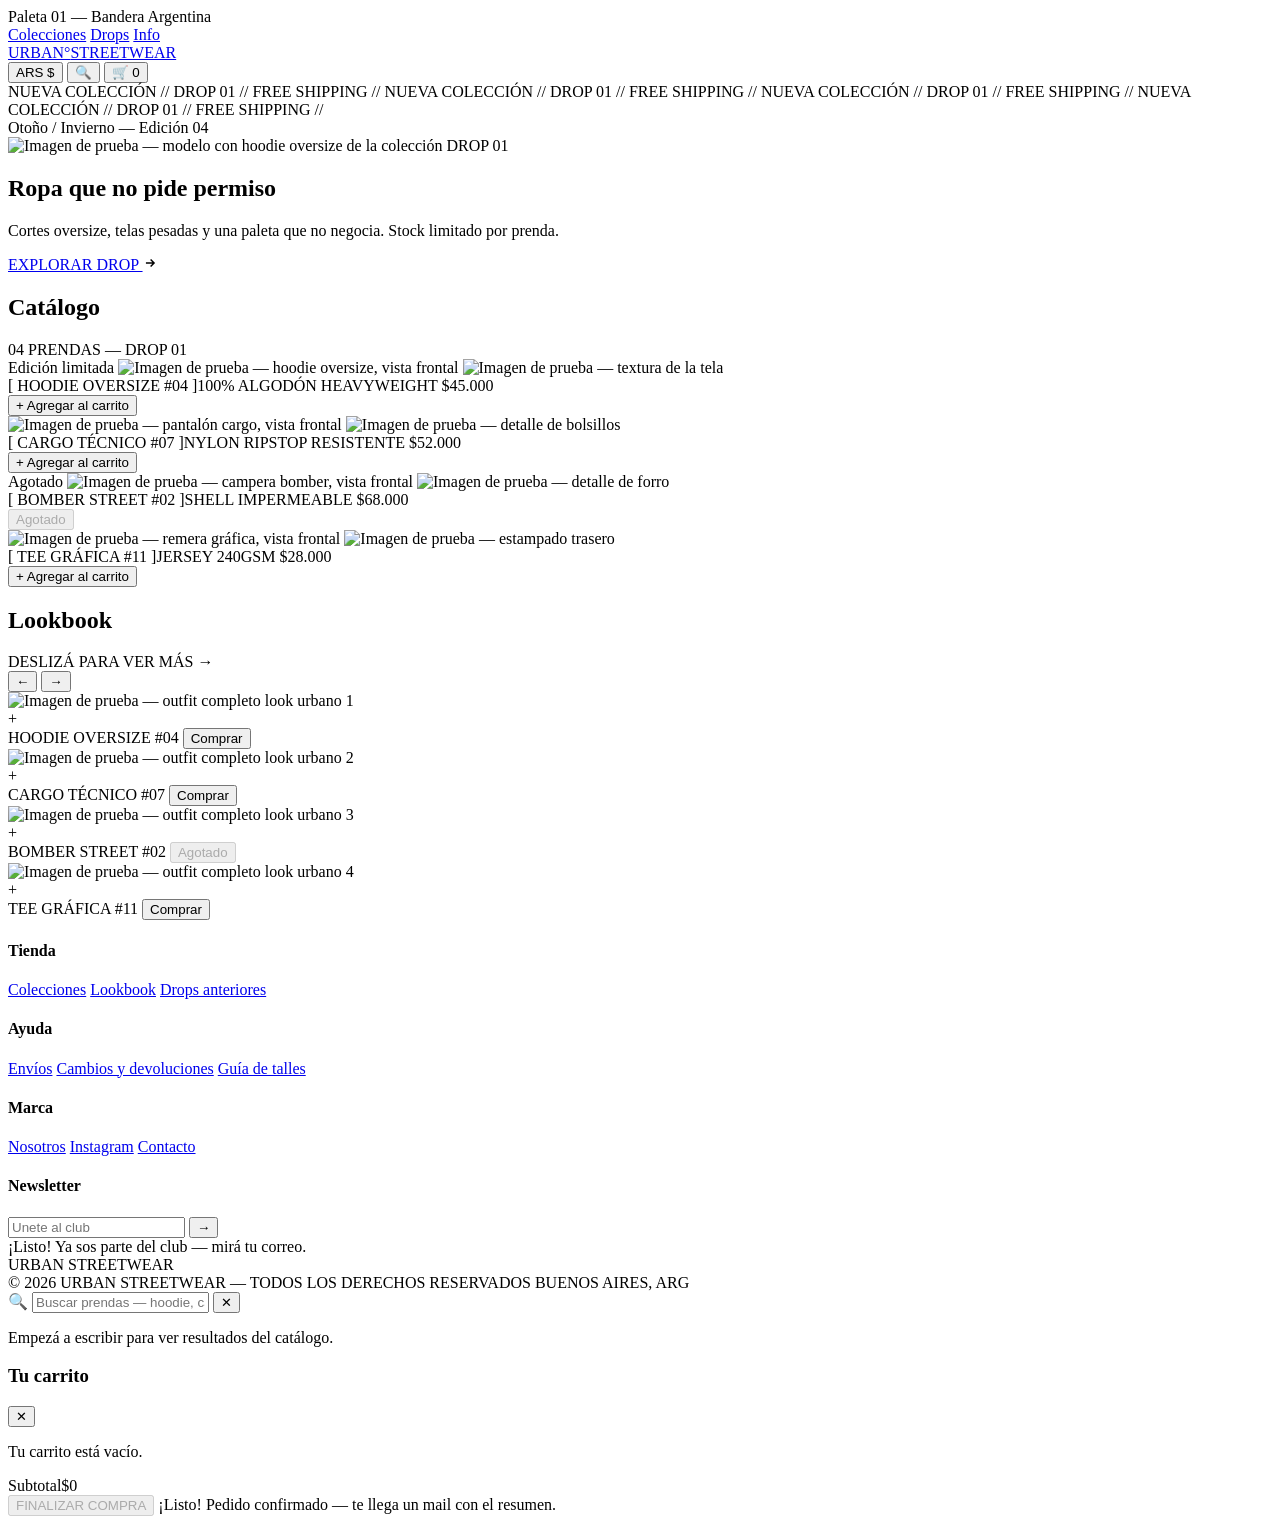
==== Urban Streetwear/index.html @ f34a400a "Add files via upload" ====
<!DOCTYPE html>
<html lang="es">
<head>
<meta charset="UTF-8">
<meta name="viewport" content="width=device-width, initial-scale=1.0">
<title>Urban Streetwear — Paleta Bandera Argentina</title>
<link rel="preconnect" href="https://fonts.googleapis.com">
<link rel="preconnect" href="https://fonts.gstatic.com" crossorigin>
<link href="https://fonts.googleapis.com/css2?family=Archivo+Black&family=Space+Grotesk:wght@400;500;600;700&family=JetBrains+Mono:wght@400;500&display=swap" rel="stylesheet">
<link rel="stylesheet" href="styles-palette-1-bandera-argentina.css">
</head>
<body>

<div id="cursor"></div>
<div class="palette-badge">Paleta 01 — Bandera Argentina</div>


<header>
  <nav class="nav-left">
    <a href="#catalogo">Colecciones</a>
    <a href="#lookbook">Drops</a>
    <a href="#footer">Info</a>
  </nav>
  <a href="index.html" class="logo">URBAN<span>°</span>STREETWEAR</a>
  <div class="nav-right">
    <button class="icon-btn" id="currency-toggle" type="button" aria-label="Cambiar moneda">ARS $</button>
    <button class="icon-btn" id="search-toggle" type="button" aria-label="Buscar">🔍</button>
    <button class="icon-btn" id="cart-toggle" type="button" aria-label="Ver carrito">🛒 <span class="cart-count">0</span></button>
  </div>
</header>

<section class="hero">
  <div class="marquee-track">
    <div class="marquee-anim">
      <span>NUEVA COLECCIÓN // DROP 01 // FREE SHIPPING // NUEVA COLECCIÓN // DROP 01 // FREE SHIPPING //</span>
      <span>NUEVA COLECCIÓN // DROP 01 // FREE SHIPPING // NUEVA COLECCIÓN // DROP 01 // FREE SHIPPING //</span>
    </div>
  </div>

  <div class="hero-content">
    <span class="eyebrow">Otoño / Invierno — Edición 04</span>
    <div class="hero-image-wrap">
      <img class="hero-image" src="https://picsum.photos/seed/urban-hero/800/1000" alt="Imagen de prueba — modelo con hoodie oversize de la colección">
      <span class="drop-tag">DROP 01</span>
    </div>
    <h1 class="hero-title">Ropa que no pide permiso</h1>
    <p class="hero-sub">Cortes oversize, telas pesadas y una paleta que no negocia. Stock limitado por prenda.</p>
    <a href="#catalogo" class="cta">EXPLORAR DROP
      <svg width="14" height="14" viewBox="0 0 24 24" fill="none" stroke="#000" stroke-width="2.5"><path d="M5 12h14M13 6l6 6-6 6"/></svg>
    </a>
  </div>
</section>

<section id="catalogo">
  <div class="section-head">
    <h2>Catálogo</h2>
    <span class="tag">04 PRENDAS — DROP 01</span>
  </div>

  <div class="grid">

    <div class="card" data-id="hoodie-04">
      <div class="card-img-wrap">
        <span class="badge limited">Edición limitada</span>
        <img class="img-front" src="https://picsum.photos/seed/hoodie-front/600/800" alt="Imagen de prueba — hoodie oversize, vista frontal">
        <img class="img-back" src="https://picsum.photos/seed/hoodie-back/600/800" alt="Imagen de prueba — textura de la tela">
      </div>
      <div class="card-label">
        [ HOODIE OVERSIZE #04 ]<span class="name">100% ALGODÓN HEAVYWEIGHT</span>
        <span class="price" data-price-ars="45000">$45.000</span>
      </div>
      <button class="add-to-cart" data-id="hoodie-04" type="button">+ Agregar al carrito</button>
    </div>

    <div class="card" data-id="cargo-07">
      <div class="card-img-wrap">
        <img class="img-front" src="https://picsum.photos/seed/cargo-front/600/800" alt="Imagen de prueba — pantalón cargo, vista frontal">
        <img class="img-back" src="https://picsum.photos/seed/cargo-back/600/800" alt="Imagen de prueba — detalle de bolsillos">
      </div>
      <div class="card-label">
        [ CARGO TÉCNICO #07 ]<span class="name">NYLON RIPSTOP RESISTENTE</span>
        <span class="price" data-price-ars="52000">$52.000</span>
      </div>
      <button class="add-to-cart" data-id="cargo-07" type="button">+ Agregar al carrito</button>
    </div>

    <div class="card" data-id="bomber-02">
      <div class="card-img-wrap">
        <span class="badge soldout">Agotado</span>
        <img class="img-front" src="https://picsum.photos/seed/bomber-front/600/800" alt="Imagen de prueba — campera bomber, vista frontal">
        <img class="img-back" src="https://picsum.photos/seed/bomber-back/600/800" alt="Imagen de prueba — detalle de forro">
      </div>
      <div class="card-label">
        [ BOMBER STREET #02 ]<span class="name">SHELL IMPERMEABLE</span>
        <span class="price" data-price-ars="68000">$68.000</span>
      </div>
      <button class="add-to-cart" data-id="bomber-02" type="button" disabled>Agotado</button>
    </div>

    <div class="card" data-id="tee-11">
      <div class="card-img-wrap">
        <img class="img-front" src="https://picsum.photos/seed/tee-front/600/800" alt="Imagen de prueba — remera gráfica, vista frontal">
        <img class="img-back" src="https://picsum.photos/seed/tee-back/600/800" alt="Imagen de prueba — estampado trasero">
      </div>
      <div class="card-label">
        [ TEE GRÁFICA #11 ]<span class="name">JERSEY 240GSM</span>
        <span class="price" data-price-ars="28000">$28.000</span>
      </div>
      <button class="add-to-cart" data-id="tee-11" type="button">+ Agregar al carrito</button>
    </div>

  </div>
</section>

<section id="lookbook">
  <div class="section-head">
    <h2>Lookbook</h2>
    <div class="head-actions">
      <span class="tag">DESLIZÁ PARA VER MÁS →</span>
      <div class="lookbook-nav">
        <button id="look-prev" type="button" aria-label="Look anterior">←</button>
        <button id="look-next" type="button" aria-label="Look siguiente">→</button>
      </div>
    </div>
  </div>

  <div class="lookbook-scroll" id="lookbook-scroll">

    <div class="look">
      <img src="https://picsum.photos/seed/look-01/700/933" alt="Imagen de prueba — outfit completo look urbano 1">
      <div class="look-dot" style="top:38%;left:52%;">+</div>
      <div class="shop-card">
        <span>HOODIE OVERSIZE #04</span>
        <button class="buy" data-id="hoodie-04" type="button">Comprar</button>
      </div>
    </div>

    <div class="look">
      <img src="https://picsum.photos/seed/look-02/700/933" alt="Imagen de prueba — outfit completo look urbano 2">
      <div class="look-dot" style="top:55%;left:40%;">+</div>
      <div class="shop-card">
        <span>CARGO TÉCNICO #07</span>
        <button class="buy" data-id="cargo-07" type="button">Comprar</button>
      </div>
    </div>

    <div class="look">
      <img src="https://picsum.photos/seed/look-03/700/933" alt="Imagen de prueba — outfit completo look urbano 3">
      <div class="look-dot" style="top:30%;left:60%;">+</div>
      <div class="shop-card">
        <span>BOMBER STREET #02</span>
        <button class="buy" data-id="bomber-02" type="button" disabled>Agotado</button>
      </div>
    </div>

    <div class="look">
      <img src="https://picsum.photos/seed/look-04/700/933" alt="Imagen de prueba — outfit completo look urbano 4">
      <div class="look-dot" style="top:44%;left:48%;">+</div>
      <div class="shop-card">
        <span>TEE GRÁFICA #11</span>
        <button class="buy" data-id="tee-11" type="button">Comprar</button>
      </div>
    </div>

  </div>
</section>

<footer id="footer">
  <div class="footer-top">
    <div class="footer-links">
      <div class="footer-col">
        <h4>Tienda</h4>
        <a href="#catalogo">Colecciones</a>
        <a href="#lookbook">Lookbook</a>
        <a href="drops-anteriores.html">Drops anteriores</a>
      </div>
      <div class="footer-col">
        <h4>Ayuda</h4>
        <a href="envios.html">Envíos</a>
        <a href="cambios-devoluciones.html">Cambios y devoluciones</a>
        <a href="guia-talles.html">Guía de talles</a>
      </div>
      <div class="footer-col">
        <h4>Marca</h4>
        <a href="nosotros.html">Nosotros</a>
        <a href="https://instagram.com/urbanstreetwear" target="_blank" rel="noopener noreferrer">Instagram</a>
        <a href="contacto.html">Contacto</a>
      </div>
    </div>

    <div class="newsletter">
      <h4>Newsletter</h4>
      <form class="newsletter-form">
        <input type="email" placeholder="Unete al club" required>
        <button type="submit" aria-label="Suscribirse">→</button>
      </form>
      <span class="newsletter-note">¡Listo! Ya sos parte del club — mirá tu correo.</span>
    </div>
  </div>

  <div class="brand-line">URBAN STREETWEAR</div>

  <div class="footer-bottom">
    <span>© 2026 URBAN STREETWEAR — TODOS LOS DERECHOS RESERVADOS</span>
    <span>BUENOS AIRES, ARG</span>
  </div>
</footer>

<div class="search-overlay" id="search-overlay">
  <div class="search-box">
    <span class="search-icon">🔍</span>
    <input type="text" id="search-input" placeholder="Buscar prendas — hoodie, cargo, bomber, tee…" autocomplete="off">
    <button class="search-close" id="search-close" type="button" aria-label="Cerrar búsqueda">✕</button>
  </div>
  <div class="search-results" id="search-results">
    <p class="search-hint">Empezá a escribir para ver resultados del catálogo.</p>
  </div>
</div>

<div class="cart-overlay" id="cart-overlay"></div>
<aside class="cart-drawer" id="cart-drawer" aria-hidden="true">
  <div class="cart-drawer-head">
    <h3>Tu carrito</h3>
    <button class="cart-close" id="cart-close" type="button" aria-label="Cerrar carrito">✕</button>
  </div>
  <div class="cart-items" id="cart-items"></div>
  <div class="cart-footer">
    <div class="cart-subtotal"><span>Subtotal</span><span id="cart-subtotal">$0</span></div>
    <button class="cta cart-checkout" id="cart-checkout" type="button" disabled>FINALIZAR COMPRA</button>
    <span class="cart-note" id="cart-note">¡Listo! Pedido confirmado — te llega un mail con el resumen.</span>
  </div>
</aside>

<div class="toast" id="toast"></div>

<script src="script.js"></script>

</body>
</html>
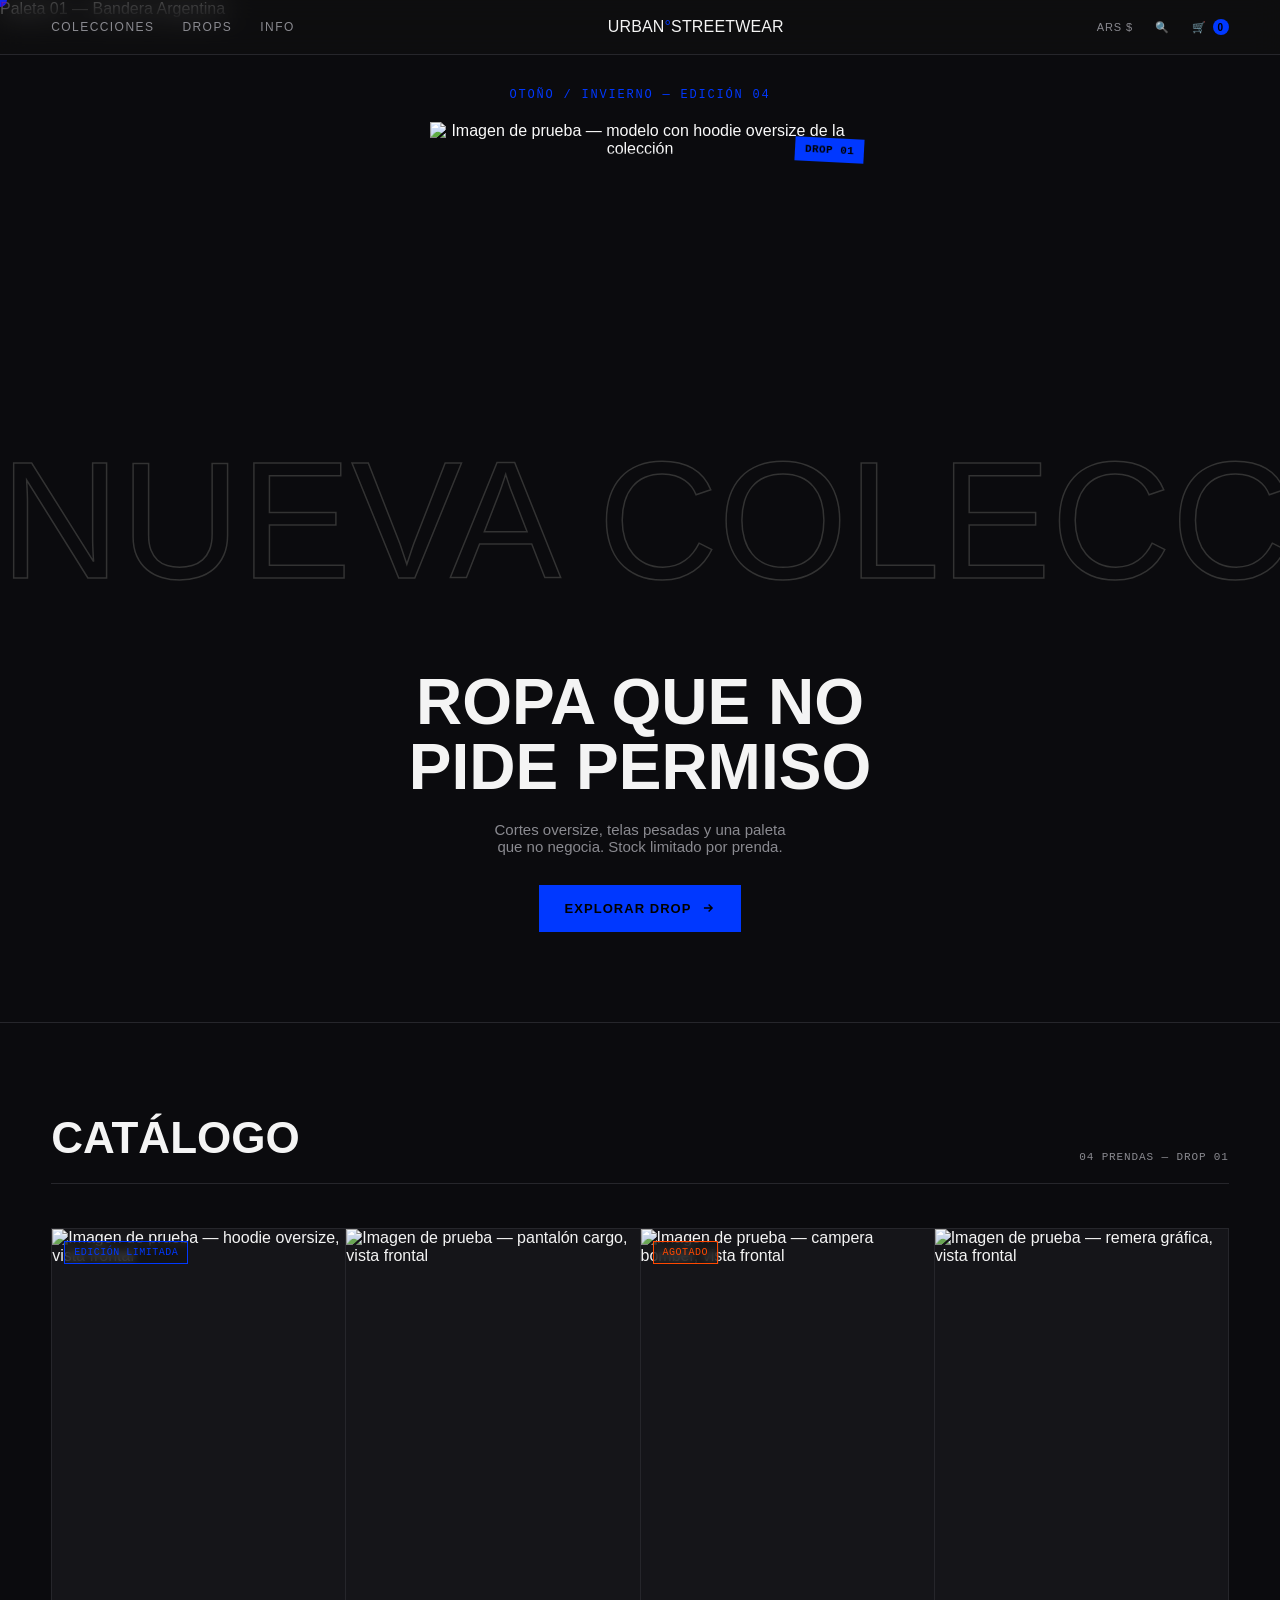
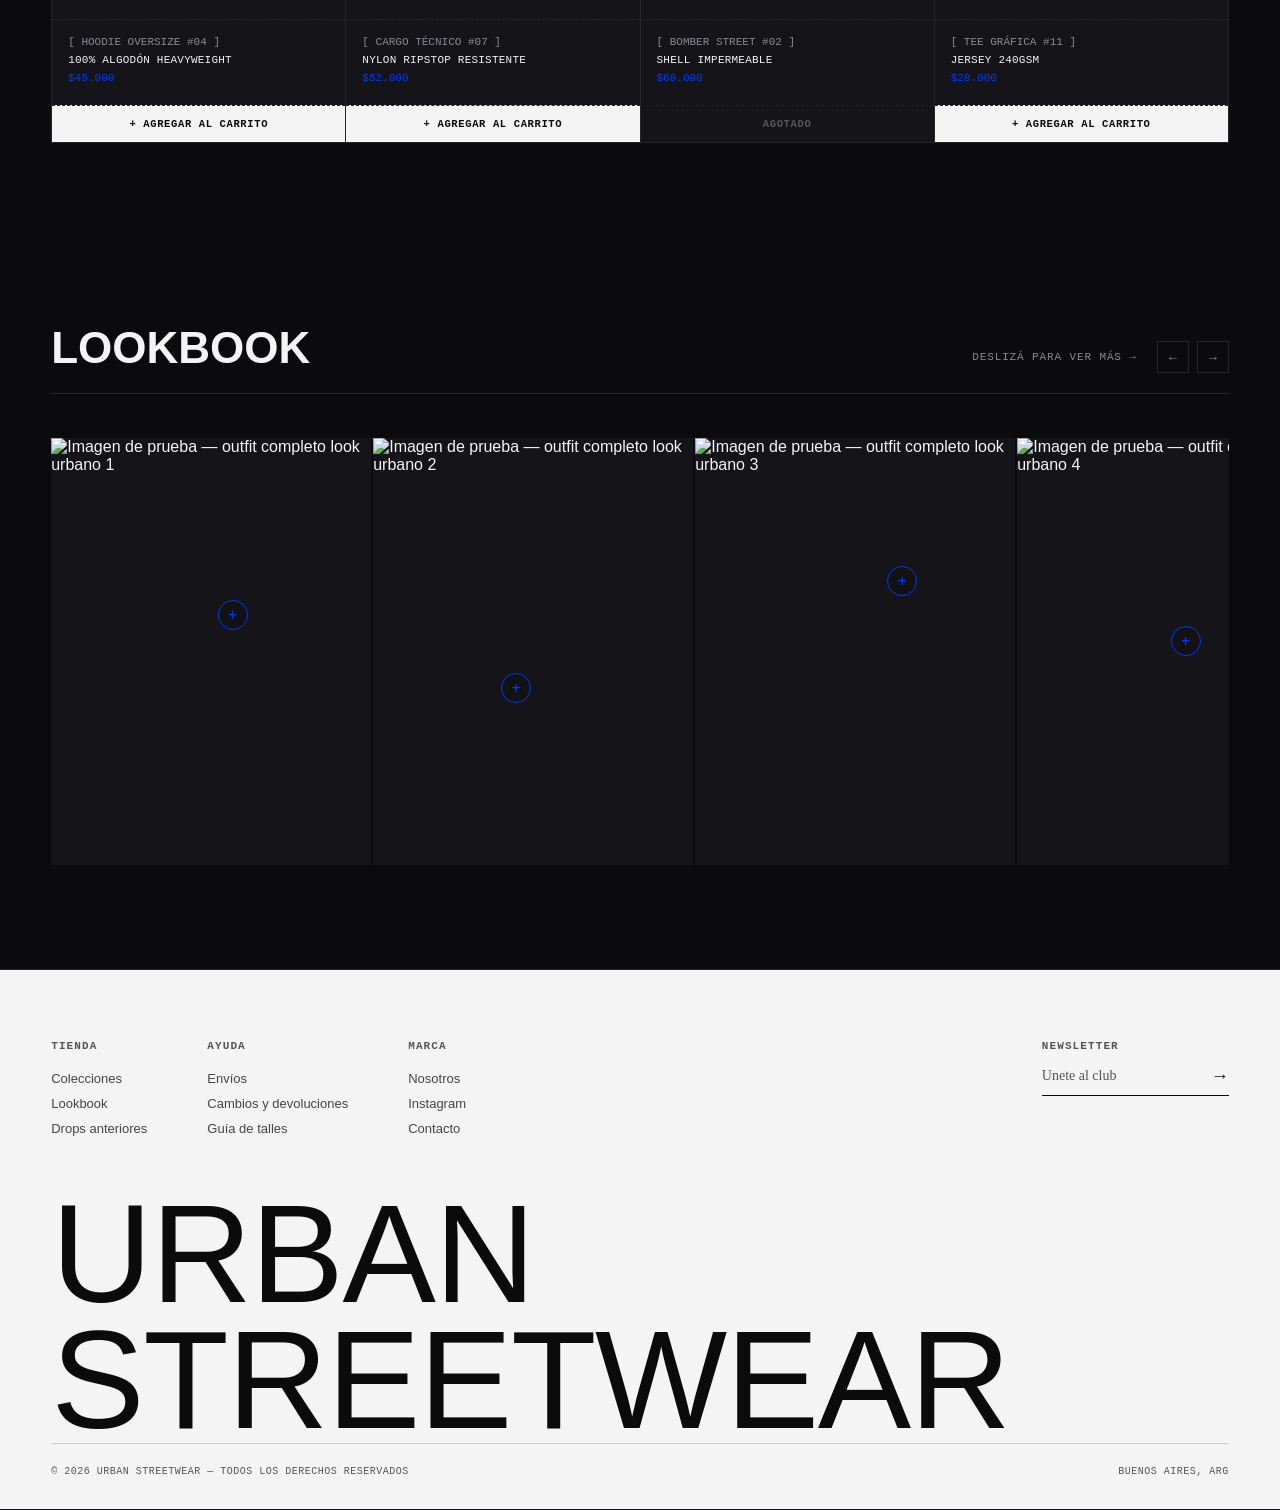
==== commit cf96619d: "Update index.html" ====
--- a/Urban Streetwear/index.html
+++ b/Urban Streetwear/index.html
@@ -7,7 +7,7 @@
 <link rel="preconnect" href="https://fonts.googleapis.com">
 <link rel="preconnect" href="https://fonts.gstatic.com" crossorigin>
 <link href="https://fonts.googleapis.com/css2?family=Archivo+Black&family=Space+Grotesk:wght@400;500;600;700&family=JetBrains+Mono:wght@400;500&display=swap" rel="stylesheet">
-<link rel="stylesheet" href="styles-palette-1-bandera-argentina.css">
+<link rel="stylesheet" href="styles.css">
 </head>
 <body>
 
--- a/Urban Streetwear/styles.css
+++ b/Urban Streetwear/styles.css
@@ -0,0 +1,670 @@
+:root{
+  --bg:#0B0B0E;
+  --bg-raised:#151519;
+  --ink:#F4F4F4;
+  --ink-dim:#8A8A90;
+  --line:#26262B;
+  --accent:#0038FF;
+  --accent-ink:#FFFFFF;
+  --accent-blue:#0038FF;
+  --accent-orange:#FF4800;
+}
+
+*{margin:0;padding:0;box-sizing:border-box;}
+html{scroll-behavior:smooth;}
+
+body{
+  background:var(--bg);
+  color:var(--ink);
+  font-family:'Space Grotesk', sans-serif;
+  cursor:none;
+  overflow-x:hidden;
+}
+
+::selection{background:var(--accent);color:#000;}
+
+a{color:inherit;text-decoration:none;}
+button{font-family:inherit;background:none;border:none;color:inherit;cursor:none;}
+
+/* ---------- Custom cursor ---------- */
+#cursor{
+  position:fixed;
+  top:0;left:0;
+  width:14px;height:14px;
+  border-radius:50%;
+  background:var(--accent);
+  pointer-events:none;
+  z-index:9999;
+  transform:translate(-50%,-50%);
+  transition:width .2s ease, height .2s ease, background .2s ease, opacity .2s ease;
+  mix-blend-mode:difference;
+}
+#cursor.grow{width:52px;height:52px;background:var(--accent);}
+@media (max-width:900px){ #cursor{display:none;} body{cursor:auto;} button,a{cursor:pointer;} }
+
+/* ---------- Header ---------- */
+header{
+  position:fixed;
+  top:0;left:0;right:0;
+  z-index:500;
+  display:flex;
+  align-items:center;
+  justify-content:space-between;
+  padding:18px clamp(20px,4vw,56px);
+  background:rgba(18,18,18,.55);
+  backdrop-filter:blur(14px);
+  -webkit-backdrop-filter:blur(14px);
+  border-bottom:1px solid var(--line);
+}
+.nav-left{display:flex;gap:28px;}
+.nav-left a{
+  font-size:12px;
+  letter-spacing:.12em;
+  text-transform:uppercase;
+  color:var(--ink-dim);
+  transition:color .2s ease;
+  position:relative;
+}
+.nav-left a:hover{color:var(--ink);}
+.nav-left a::after{
+  content:'';
+  position:absolute;left:0;bottom:-4px;
+  width:0;height:1px;background:var(--accent);
+  transition:width .25s ease;
+}
+.nav-left a:hover::after{width:100%;}
+
+.logo{
+  font-family:'Archivo Black', sans-serif;
+  font-size:16px;
+  letter-spacing:.01em;
+  text-transform:uppercase;
+  white-space:nowrap;
+}
+.logo span{color:var(--accent);}
+@media (max-width:700px){ .logo{font-size:13px;} }
+
+.nav-right{display:flex;align-items:center;gap:22px;}
+.nav-right .icon-btn{
+  display:flex;align-items:center;gap:6px;
+  font-size:11px;letter-spacing:.08em;text-transform:uppercase;
+  color:var(--ink-dim);
+}
+.nav-right .icon-btn:hover{color:var(--ink);}
+.cart-count{
+  background:var(--accent);
+  color:#000;
+  font-size:10px;
+  font-weight:700;
+  width:16px;height:16px;
+  border-radius:50%;
+  display:flex;align-items:center;justify-content:center;
+}
+
+/* ---------- Hero ---------- */
+.hero{
+  position:relative;
+  min-height:100vh;
+  display:flex;
+  align-items:center;
+  justify-content:center;
+  padding-top:70px;
+  overflow:hidden;
+  border-bottom:1px solid var(--line);
+}
+
+.marquee-track{
+  position:absolute;
+  top:50%;
+  left:0;
+  width:100%;
+  transform:translateY(-50%);
+  display:flex;
+  white-space:nowrap;
+  z-index:1;
+}
+.marquee-track span{
+  font-family:'Archivo Black', sans-serif;
+  font-size:clamp(60px,13vw,180px);
+  text-transform:uppercase;
+  color:transparent;
+  -webkit-text-stroke:1.5px #333;
+  padding-right:40px;
+  line-height:1;
+}
+.marquee-anim{
+  display:flex;
+  animation:scroll-left 22s linear infinite;
+}
+@keyframes scroll-left{
+  from{transform:translateX(0);}
+  to{transform:translateX(-50%);}
+}
+
+.hero-content{
+  position:relative;
+  z-index:2;
+  display:flex;
+  flex-direction:column;
+  align-items:center;
+  text-align:center;
+  gap:20px;
+  padding:0 20px;
+}
+
+.hero-image-wrap{
+  position:relative;
+  width:min(420px,80vw);
+  height:min(520px,60vh);
+  margin-bottom:8px;
+}
+.hero-image{
+  width:100%;height:100%;
+  object-fit:cover;
+  filter:grayscale(15%) contrast(1.05);
+  mix-blend-mode:luminosity;
+  -webkit-mask-image:linear-gradient(to bottom, black 82%, transparent 100%);
+  mask-image:linear-gradient(to bottom, black 82%, transparent 100%);
+}
+.drop-tag{
+  position:absolute;
+  top:16px;right:-14px;
+  background:var(--accent);
+  color:#000;
+  font-family:'JetBrains Mono',monospace;
+  font-size:11px;
+  font-weight:600;
+  letter-spacing:.04em;
+  padding:6px 10px;
+  transform:rotate(3deg);
+}
+
+.eyebrow{
+  font-family:'JetBrains Mono', monospace;
+  font-size:12px;
+  letter-spacing:.15em;
+  color:var(--accent);
+  text-transform:uppercase;
+}
+h1.hero-title{
+  font-family:'Archivo Black', sans-serif;
+  font-size:clamp(32px,6vw,64px);
+  text-transform:uppercase;
+  line-height:1.02;
+  max-width:14ch;
+}
+.hero-sub{
+  color:var(--ink-dim);
+  font-size:15px;
+  max-width:38ch;
+}
+
+.cta{
+  margin-top:10px;
+  display:inline-flex;
+  align-items:center;
+  gap:10px;
+  background:var(--accent);
+  color:#000;
+  font-weight:700;
+  font-size:13px;
+  letter-spacing:.08em;
+  text-transform:uppercase;
+  padding:16px 26px;
+  border-radius:0;
+  transition:transform .25s ease, background .25s ease;
+}
+.cta:hover{transform:translateY(-2px);background:#fff;}
+.cta svg{transition:transform .25s ease;}
+.cta:hover svg{transform:translateX(4px);}
+
+/* ---------- Section shell ---------- */
+section{padding:90px clamp(20px,4vw,56px);}
+.section-head{
+  display:flex;
+  justify-content:space-between;
+  align-items:flex-end;
+  margin-bottom:44px;
+  border-bottom:1px solid var(--line);
+  padding-bottom:20px;
+}
+.section-head h2{
+  font-family:'Archivo Black', sans-serif;
+  font-size:clamp(26px,4vw,44px);
+  text-transform:uppercase;
+}
+.section-head .tag{
+  font-family:'JetBrains Mono',monospace;
+  font-size:11px;
+  color:var(--ink-dim);
+  letter-spacing:.08em;
+}
+
+/* ---------- Catalog grid ---------- */
+.grid{
+  display:grid;
+  grid-template-columns:repeat(4,1fr);
+  border-top:1px solid var(--line);
+  border-left:1px solid var(--line);
+}
+@media (max-width:1024px){ .grid{grid-template-columns:repeat(2,1fr);} }
+@media (max-width:560px){ .grid{grid-template-columns:1fr;} }
+
+.card{
+  position:relative;
+  border-right:1px solid var(--line);
+  border-bottom:1px solid var(--line);
+  overflow:hidden;
+  background:var(--bg-raised);
+}
+.card-img-wrap{
+  position:relative;
+  aspect-ratio:3/4;
+  overflow:hidden;
+}
+.card-img-wrap img{
+  width:100%;height:100%;
+  object-fit:cover;
+  filter:grayscale(30%);
+  transition:opacity .5s ease, transform .6s ease;
+}
+.img-front{position:absolute;inset:0;opacity:1;}
+.img-back{position:absolute;inset:0;opacity:0;transform:scale(1.04);}
+.card:hover .img-front{opacity:0;}
+.card:hover .img-back{opacity:1;}
+
+.badge{
+  position:absolute;
+  top:12px;left:12px;
+  z-index:3;
+  font-family:'JetBrains Mono',monospace;
+  font-size:10px;
+  letter-spacing:.05em;
+  text-transform:uppercase;
+  padding:5px 9px;
+  border:1px solid currentColor;
+  background:rgba(18,18,18,.6);
+  backdrop-filter:blur(4px);
+}
+.badge.limited{color:var(--accent);}
+.badge.soldout{color:var(--accent-orange);}
+
+.card-label{
+  font-family:'JetBrains Mono',monospace;
+  font-size:11px;
+  padding:14px 16px 18px;
+  line-height:1.6;
+  color:var(--ink-dim);
+  border-top:1px dashed var(--line);
+}
+.card-label .name{color:var(--ink);display:block;letter-spacing:.02em;}
+.card-label .price{color:var(--accent);}
+
+/* ---------- Lookbook ---------- */
+.lookbook-scroll{
+  display:flex;
+  gap:2px;
+  overflow-x:auto;
+  padding-bottom:14px;
+  scroll-snap-type:x mandatory;
+}
+.lookbook-scroll::-webkit-scrollbar{height:4px;}
+.lookbook-scroll::-webkit-scrollbar-thumb{background:var(--line);}
+
+.look{
+  position:relative;
+  flex:0 0 auto;
+  width:min(320px,72vw);
+  aspect-ratio:3/4;
+  scroll-snap-align:start;
+  background:var(--bg-raised);
+  overflow:hidden;
+}
+.look img{width:100%;height:100%;object-fit:cover;filter:grayscale(20%);}
+.look-dot{
+  position:absolute;
+  width:30px;height:30px;
+  border-radius:50%;
+  background:rgba(18,18,18,.75);
+  border:1px solid var(--accent);
+  color:var(--accent);
+  display:flex;align-items:center;justify-content:center;
+  font-size:16px;
+  backdrop-filter:blur(4px);
+  transition:background .2s ease, color .2s ease;
+}
+.look-dot:hover{background:var(--accent);color:#000;}
+
+.shop-card{
+  position:absolute;
+  bottom:14px;left:14px;right:14px;
+  background:var(--ink);
+  color:#000;
+  padding:10px 12px;
+  display:flex;
+  align-items:center;
+  justify-content:space-between;
+  font-family:'JetBrains Mono',monospace;
+  font-size:11px;
+  opacity:0;
+  transform:translateY(8px);
+  transition:opacity .25s ease, transform .25s ease;
+  pointer-events:none;
+}
+.shop-card.active{opacity:1;transform:translateY(0);pointer-events:auto;}
+.shop-card .buy{
+  background:var(--accent);
+  padding:5px 9px;
+  font-weight:700;
+  text-transform:uppercase;
+  letter-spacing:.04em;
+}
+
+/* ---------- Footer ---------- */
+footer{
+  background:var(--ink);
+  color:#0b0b0b;
+  padding:70px clamp(20px,4vw,56px) 32px;
+  border-top:1px solid var(--line);
+}
+.footer-top{
+  display:flex;
+  justify-content:space-between;
+  align-items:flex-start;
+  flex-wrap:wrap;
+  gap:40px;
+  padding-bottom:50px;
+}
+.footer-links{display:flex;gap:60px;flex-wrap:wrap;}
+.footer-col h4{
+  font-family:'JetBrains Mono',monospace;
+  font-size:11px;
+  letter-spacing:.1em;
+  text-transform:uppercase;
+  color:#555;
+  margin-bottom:14px;
+}
+.footer-col a{
+  display:block;
+  font-size:13px;
+  padding:5px 0;
+  color:#0b0b0b;
+  opacity:.75;
+}
+.footer-col a:hover{opacity:1;text-decoration:underline;}
+
+.newsletter{max-width:320px;}
+.newsletter h4{
+  font-family:'JetBrains Mono',monospace;
+  font-size:11px;
+  letter-spacing:.1em;
+  text-transform:uppercase;
+  color:#555;
+  margin-bottom:14px;
+}
+.newsletter-form{
+  display:flex;
+  align-items:center;
+  border-bottom:1.5px solid #0b0b0b;
+  padding-bottom:8px;
+}
+.newsletter-form input{
+  flex:1;
+  background:none;
+  border:none;
+  font-family:'Space Grotesk';
+  font-size:14px;
+  color:#0b0b0b;
+  outline:none;
+}
+.newsletter-form input::placeholder{color:#555;}
+.newsletter-form button{
+  font-size:18px;
+  display:flex;
+}
+.newsletter-note{
+  font-family:'JetBrains Mono',monospace;
+  font-size:11px;
+  color:var(--accent-blue);
+  margin-top:10px;
+  display:none;
+}
+.newsletter-note.show{display:block;}
+
+.brand-line{
+  font-family:'Archivo Black', sans-serif;
+  font-size:clamp(46px,11vw,140px);
+  text-transform:uppercase;
+  line-height:.9;
+  letter-spacing:-.01em;
+}
+.footer-bottom{
+  display:flex;
+  justify-content:space-between;
+  padding-top:22px;
+  border-top:1px solid rgba(0,0,0,.15);
+  font-family:'JetBrains Mono',monospace;
+  font-size:10px;
+  color:#555;
+  letter-spacing:.05em;
+}
+
+@media (max-width:700px){
+  .nav-left{display:none;}
+  .footer-top{flex-direction:column;}
+}
+
+/* ---------- Subpages (Envíos, Cambios, Talles, Nosotros, Contacto, Drops) ---------- */
+.page-hero{
+  padding:150px clamp(20px,4vw,56px) 60px;
+  border-bottom:1px solid var(--line);
+}
+.back-link{
+  display:inline-flex;align-items:center;gap:8px;
+  font-family:'JetBrains Mono',monospace;font-size:11px;
+  letter-spacing:.08em;text-transform:uppercase;color:var(--ink-dim);
+  margin-bottom:26px;
+}
+.back-link:hover{color:var(--accent);}
+.page-hero .eyebrow{display:block;margin-bottom:14px;}
+.page-hero h1{
+  font-family:'Archivo Black', sans-serif;
+  font-size:clamp(30px,5vw,56px);
+  text-transform:uppercase;
+  max-width:18ch;
+}
+.page-hero p{color:var(--ink-dim);margin-top:16px;max-width:52ch;font-size:15px;line-height:1.6;}
+
+.content{padding:70px clamp(20px,4vw,56px);max-width:820px;}
+.content h2{font-family:'Archivo Black',sans-serif;font-size:20px;text-transform:uppercase;margin:40px 0 14px;}
+.content h2:first-child{margin-top:0;}
+.content p{color:var(--ink-dim);line-height:1.75;margin-bottom:14px;font-size:15px;}
+.content ul{margin:0 0 16px 20px;color:var(--ink-dim);line-height:1.9;font-size:15px;}
+.content strong{color:var(--ink);}
+
+.info-table{width:100%;border-collapse:collapse;margin:18px 0 30px;font-family:'JetBrains Mono',monospace;font-size:12.5px;}
+.info-table th,.info-table td{border:1px solid var(--line);padding:10px 12px;text-align:left;}
+.info-table th{color:var(--accent);text-transform:uppercase;letter-spacing:.05em;background:var(--bg-raised);}
+.info-table td{color:var(--ink-dim);}
+
+.steps{list-style:none;counter-reset:step;margin:20px 0 10px;}
+.steps li{counter-increment:step;position:relative;padding-left:40px;margin-bottom:20px;color:var(--ink-dim);font-size:15px;line-height:1.6;}
+.steps li strong{display:block;color:var(--ink);margin-bottom:2px;}
+.steps li::before{content:counter(step,decimal-leading-zero);position:absolute;left:0;top:0;font-family:'JetBrains Mono',monospace;color:var(--accent);font-size:13px;}
+
+.contact-grid{display:grid;grid-template-columns:1.1fr .9fr;gap:60px;}
+@media (max-width:800px){ .contact-grid{grid-template-columns:1fr;} }
+
+.contact-form{display:flex;flex-direction:column;gap:16px;margin-top:10px;}
+.contact-form label{font-family:'JetBrains Mono',monospace;font-size:11px;letter-spacing:.08em;text-transform:uppercase;color:var(--ink-dim);margin-bottom:6px;display:block;}
+.contact-form input,.contact-form textarea,.contact-form select{
+  width:100%;background:var(--bg-raised);border:1px solid var(--line);color:var(--ink);
+  padding:12px 14px;font-family:'Space Grotesk';font-size:14px;outline:none;
+}
+.contact-form input:focus,.contact-form textarea:focus,.contact-form select:focus{border-color:var(--accent);}
+.contact-form textarea{min-height:130px;resize:vertical;}
+.contact-form button{
+  align-self:flex-start;background:var(--accent);color:#000;font-weight:700;font-size:13px;
+  letter-spacing:.08em;text-transform:uppercase;padding:14px 26px;transition:background .2s ease, transform .2s ease;
+  cursor:none;
+}
+.contact-form button:hover{background:#fff;transform:translateY(-2px);}
+.form-note{font-family:'JetBrains Mono',monospace;font-size:11px;color:var(--accent);margin-top:12px;display:none;}
+.form-note.show{display:block;}
+
+.contact-details{display:flex;flex-direction:column;gap:18px;margin-top:10px;}
+.contact-details .item h4{font-family:'JetBrains Mono',monospace;font-size:11px;letter-spacing:.08em;text-transform:uppercase;color:#555;margin-bottom:6px;}
+.contact-details .item p{color:var(--ink-dim);font-size:14px;}
+.contact-details .item p strong{color:var(--ink);}
+
+.value-grid{display:grid;grid-template-columns:repeat(3,1fr);gap:1px;background:var(--line);margin:30px 0;border:1px solid var(--line);}
+@media (max-width:700px){ .value-grid{grid-template-columns:1fr;} }
+.value-grid .val{background:var(--bg);padding:26px 22px;}
+.value-grid .val .num{font-family:'JetBrains Mono',monospace;font-size:11px;color:var(--accent);letter-spacing:.08em;}
+.value-grid .val h3{font-family:'Archivo Black',sans-serif;font-size:16px;text-transform:uppercase;margin:10px 0 8px;}
+.value-grid .val p{color:var(--ink-dim);font-size:13.5px;line-height:1.6;}
+
+/* ---------- Funcionalidad: botones de header activos ---------- */
+.icon-btn{cursor:none;}
+.icon-btn.active{color:var(--accent);}
+@media (max-width:900px){ .icon-btn{cursor:pointer;} }
+
+/* ---------- Agregar al carrito ---------- */
+.add-to-cart{
+  display:block;width:100%;
+  padding:12px 16px;
+  font-family:'JetBrains Mono',monospace;
+  font-size:10.5px;letter-spacing:.06em;text-transform:uppercase;
+  background:var(--ink);color:#0b0b0b;font-weight:700;
+  border-top:1px dashed var(--line);
+  transition:background .2s ease,color .2s ease;
+}
+.add-to-cart:hover{background:var(--accent);color:#000;}
+.add-to-cart:disabled{
+  background:transparent;color:var(--ink-dim);cursor:not-allowed;opacity:.55;
+}
+.add-to-cart.added{background:var(--accent);color:#000;}
+@media (max-width:900px){ .add-to-cart{cursor:pointer;} }
+
+/* ---------- Lookbook: navegación con flechas ---------- */
+.head-actions{display:flex;align-items:center;gap:20px;margin-left:auto;}
+.lookbook-nav{display:flex;gap:8px;}
+.lookbook-nav button{
+  width:32px;height:32px;border:1px solid var(--line);
+  display:flex;align-items:center;justify-content:center;
+  font-size:13px;color:var(--ink-dim);
+  transition:border-color .2s ease,color .2s ease;
+}
+.lookbook-nav button:hover{border-color:var(--accent);color:var(--accent);}
+@media (max-width:900px){ .lookbook-nav button{cursor:pointer;} }
+
+.shop-card .buy{cursor:none;}
+.shop-card .buy:disabled{opacity:.5;cursor:not-allowed;}
+@media (max-width:900px){ .shop-card .buy{cursor:pointer;} }
+
+.card.highlight{outline:2px solid var(--accent);outline-offset:-2px;}
+
+/* ---------- Overlay de búsqueda ---------- */
+.search-overlay{
+  position:fixed;inset:0;z-index:2000;
+  background:rgba(11,11,14,.97);
+  backdrop-filter:blur(6px);
+  -webkit-backdrop-filter:blur(6px);
+  display:flex;flex-direction:column;
+  padding:clamp(20px,6vw,80px);
+  opacity:0;visibility:hidden;
+  transition:opacity .25s ease,visibility .25s ease;
+}
+.search-overlay.open{opacity:1;visibility:visible;}
+.search-box{
+  display:flex;align-items:center;gap:14px;
+  border-bottom:1.5px solid var(--ink);padding-bottom:16px;
+  max-width:760px;width:100%;margin:60px auto 0;
+}
+.search-icon{font-size:18px;}
+.search-box input{
+  flex:1;background:none;border:none;outline:none;
+  font-family:'Space Grotesk';font-size:clamp(17px,3vw,26px);color:var(--ink);
+  cursor:auto;
+}
+.search-box input::placeholder{color:var(--ink-dim);}
+.search-close{font-size:18px;color:var(--ink-dim);}
+.search-close:hover{color:var(--accent);}
+@media (max-width:900px){ .search-close{cursor:pointer;} }
+.search-results{max-width:760px;width:100%;margin:24px auto 0;overflow-y:auto;}
+.search-hint{color:var(--ink-dim);font-size:13px;font-family:'JetBrains Mono',monospace;}
+.search-result{
+  display:flex;justify-content:space-between;align-items:center;gap:14px;
+  padding:16px 4px;border-bottom:1px solid var(--line);
+  font-family:'JetBrains Mono',monospace;font-size:13px;
+}
+.search-result:hover{color:var(--accent);}
+@media (max-width:900px){ .search-result{cursor:pointer;} }
+.search-result .sr-name{color:var(--ink);}
+.search-result .sr-tag{color:var(--ink-dim);font-size:10px;text-transform:uppercase;margin-left:10px;}
+.search-result .sr-price{color:var(--accent);white-space:nowrap;}
+
+/* ---------- Carrito lateral ---------- */
+.cart-overlay{
+  position:fixed;inset:0;z-index:1900;
+  background:rgba(0,0,0,.6);
+  opacity:0;visibility:hidden;transition:opacity .25s ease,visibility .25s ease;
+}
+.cart-overlay.open{opacity:1;visibility:visible;}
+.cart-drawer{
+  position:fixed;top:0;right:0;bottom:0;z-index:1950;
+  width:min(400px,92vw);
+  background:var(--bg-raised);
+  border-left:1px solid var(--line);
+  display:flex;flex-direction:column;
+  transform:translateX(100%);
+  transition:transform .3s ease;
+}
+.cart-drawer.open{transform:translateX(0);}
+.cart-drawer-head{
+  display:flex;justify-content:space-between;align-items:center;
+  padding:20px clamp(18px,4vw,28px);border-bottom:1px solid var(--line);
+}
+.cart-drawer-head h3{font-family:'Archivo Black',sans-serif;font-size:16px;text-transform:uppercase;}
+.cart-close{font-size:16px;color:var(--ink-dim);}
+.cart-close:hover{color:var(--accent);}
+@media (max-width:900px){ .cart-close{cursor:pointer;} }
+.cart-items{flex:1;overflow-y:auto;padding:6px clamp(18px,4vw,28px);}
+.cart-empty{color:var(--ink-dim);font-family:'JetBrains Mono',monospace;font-size:12.5px;padding:40px 0;text-align:center;}
+.cart-item{display:flex;gap:12px;padding:16px 0;border-bottom:1px dashed var(--line);}
+.cart-item img{width:60px;height:76px;object-fit:cover;filter:grayscale(20%);flex-shrink:0;}
+.cart-item-info{flex:1;display:flex;flex-direction:column;gap:6px;min-width:0;}
+.cart-item-name{font-family:'JetBrains Mono',monospace;font-size:11px;letter-spacing:.02em;}
+.cart-item-price{color:var(--accent);font-family:'JetBrains Mono',monospace;font-size:12px;}
+.cart-item-qty{display:flex;align-items:center;gap:10px;font-family:'JetBrains Mono',monospace;font-size:12px;}
+.cart-item-qty button{width:20px;height:20px;border:1px solid var(--line);color:var(--ink-dim);}
+.cart-item-qty button:hover{border-color:var(--accent);color:var(--accent);}
+@media (max-width:900px){ .cart-item-qty button{cursor:pointer;} }
+.cart-item-remove{align-self:flex-start;color:var(--ink-dim);font-size:10.5px;font-family:'JetBrains Mono',monospace;text-decoration:underline;}
+.cart-item-remove:hover{color:var(--accent-orange);}
+@media (max-width:900px){ .cart-item-remove{cursor:pointer;} }
+.cart-footer{padding:18px clamp(18px,4vw,28px) 26px;border-top:1px solid var(--line);}
+.cart-subtotal{display:flex;justify-content:space-between;font-family:'JetBrains Mono',monospace;font-size:14px;margin-bottom:16px;}
+.cart-subtotal span:last-child{color:var(--accent);font-weight:600;}
+.cart-checkout{width:100%;justify-content:center;}
+.cart-checkout:disabled{opacity:.35;cursor:not-allowed;}
+.cart-note{display:none;margin-top:12px;font-family:'JetBrains Mono',monospace;font-size:10.5px;color:var(--accent);text-align:center;}
+.cart-note.show{display:block;}
+
+/* ---------- Toast ---------- */
+.toast{
+  position:fixed;bottom:26px;left:50%;
+  transform:translate(-50%,20px);
+  background:var(--ink);color:#0b0b0b;
+  font-family:'JetBrains Mono',monospace;font-size:12px;font-weight:600;
+  padding:12px 20px;
+  z-index:2100;
+  opacity:0;pointer-events:none;
+  transition:opacity .25s ease,transform .25s ease;
+  max-width:88vw;text-align:center;
+}
+.toast.show{opacity:1;transform:translate(-50%,0);}
+
+@media (max-width:600px){
+  .cart-drawer{width:100vw;}
+}
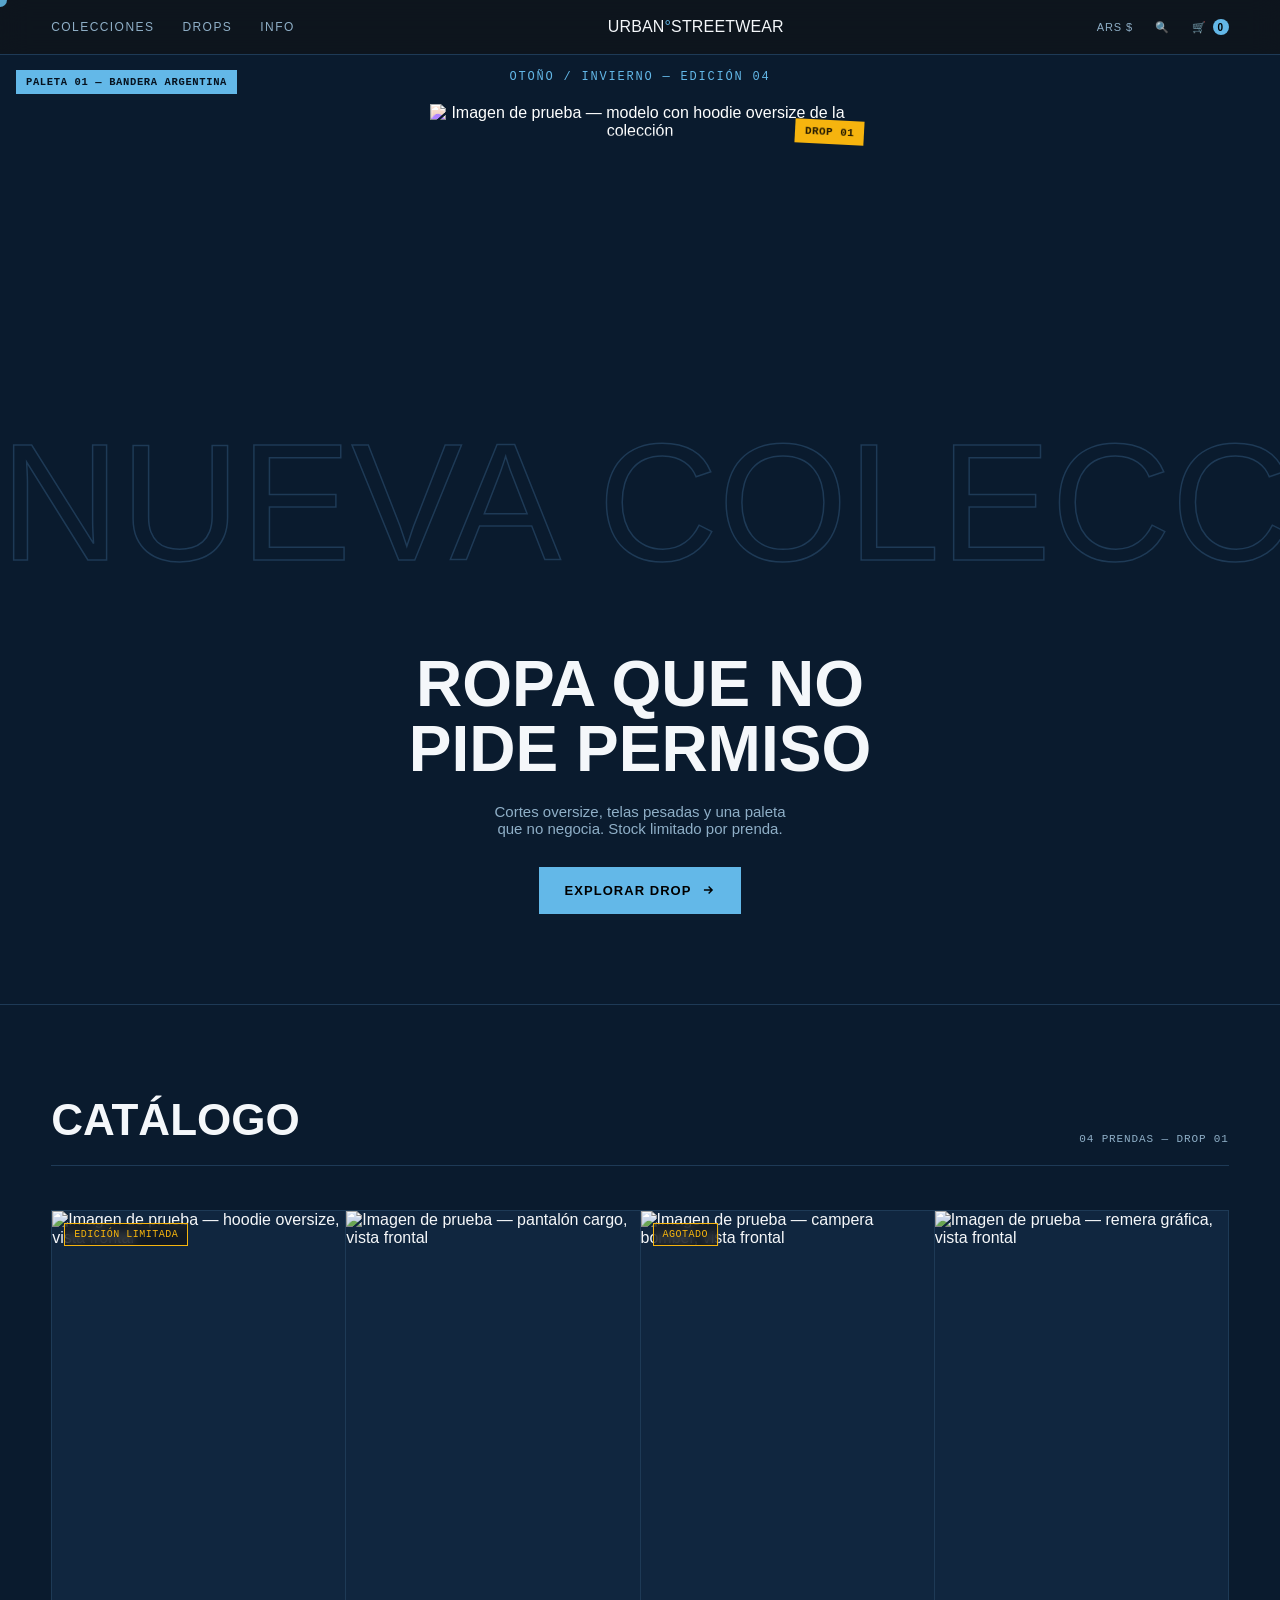
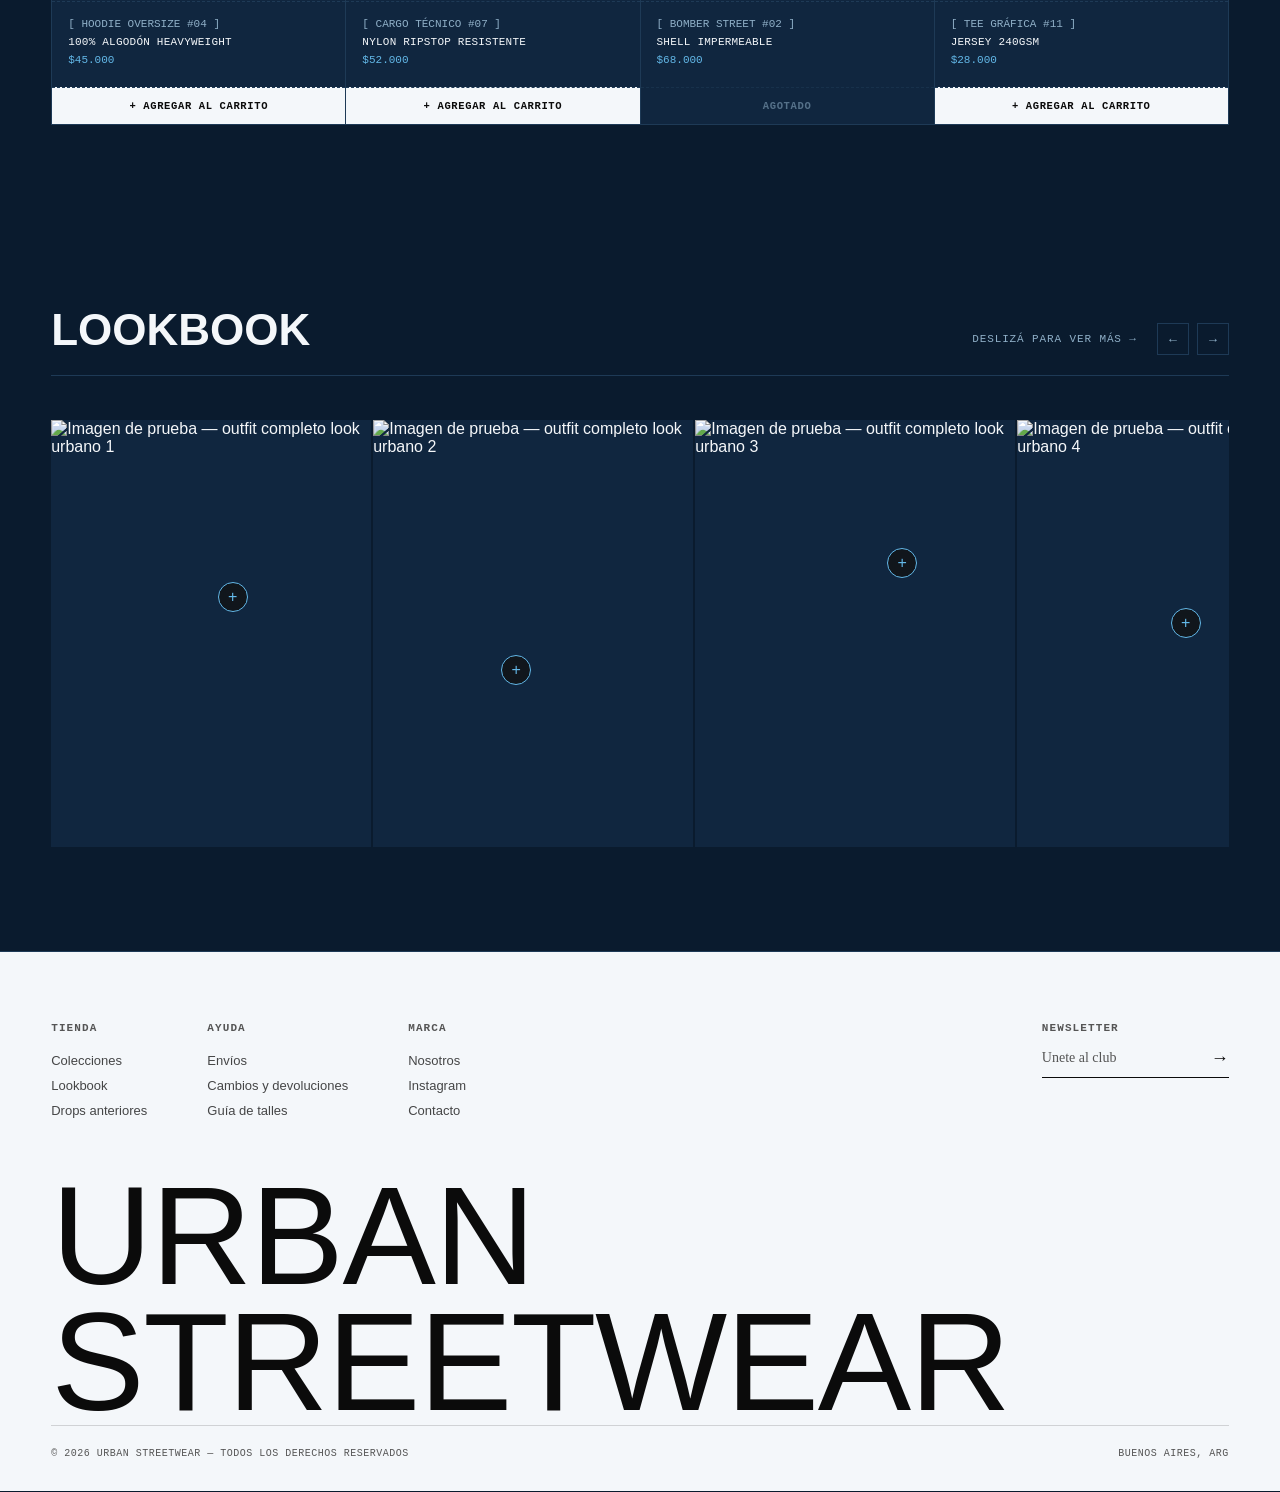
==== commit de89faf4: "Update index.html" ====
--- a/Urban Streetwear/index.html
+++ b/Urban Streetwear/index.html
@@ -7,7 +7,7 @@
 <link rel="preconnect" href="https://fonts.googleapis.com">
 <link rel="preconnect" href="https://fonts.gstatic.com" crossorigin>
 <link href="https://fonts.googleapis.com/css2?family=Archivo+Black&family=Space+Grotesk:wght@400;500;600;700&family=JetBrains+Mono:wght@400;500&display=swap" rel="stylesheet">
-<link rel="stylesheet" href="styles.css">
+<link rel="stylesheet" href="index.css">
 </head>
 <body>
 
--- a/Urban Streetwear/index.css
+++ b/Urban Streetwear/index.css
@@ -0,0 +1,685 @@
+:root{
+  --bg:#0A1B2E;
+  --bg-raised:#10263F;
+  --ink:#F4F7FA;
+  --ink-dim:#8FAFC7;
+  --line:#1E3A56;
+  --accent:#63B8E8;
+  --accent-ink:#06121F;
+  --accent-blue:#63B8E8;
+  --accent-orange:#F6B40E;
+}
+
+*{margin:0;padding:0;box-sizing:border-box;}
+html{scroll-behavior:smooth;}
+
+body{
+  background:var(--bg);
+  color:var(--ink);
+  font-family:'Space Grotesk', sans-serif;
+  cursor:none;
+  overflow-x:hidden;
+}
+
+::selection{background:var(--accent);color:#000;}
+
+a{color:inherit;text-decoration:none;}
+button{font-family:inherit;background:none;border:none;color:inherit;cursor:none;}
+
+/* ---------- Custom cursor ---------- */
+#cursor{
+  position:fixed;
+  top:0;left:0;
+  width:14px;height:14px;
+  border-radius:50%;
+  background:var(--accent);
+  pointer-events:none;
+  z-index:9999;
+  transform:translate(-50%,-50%);
+  transition:width .2s ease, height .2s ease, background .2s ease, opacity .2s ease;
+  mix-blend-mode:difference;
+}
+#cursor.grow{width:52px;height:52px;background:var(--accent);}
+@media (max-width:900px){ #cursor{display:none;} body{cursor:auto;} button,a{cursor:pointer;} }
+
+/* ---------- Header ---------- */
+header{
+  position:fixed;
+  top:0;left:0;right:0;
+  z-index:500;
+  display:flex;
+  align-items:center;
+  justify-content:space-between;
+  padding:18px clamp(20px,4vw,56px);
+  background:rgba(18,18,18,.55);
+  backdrop-filter:blur(14px);
+  -webkit-backdrop-filter:blur(14px);
+  border-bottom:1px solid var(--line);
+}
+.nav-left{display:flex;gap:28px;}
+.nav-left a{
+  font-size:12px;
+  letter-spacing:.12em;
+  text-transform:uppercase;
+  color:var(--ink-dim);
+  transition:color .2s ease;
+  position:relative;
+}
+.nav-left a:hover{color:var(--ink);}
+.nav-left a::after{
+  content:'';
+  position:absolute;left:0;bottom:-4px;
+  width:0;height:1px;background:var(--accent);
+  transition:width .25s ease;
+}
+.nav-left a:hover::after{width:100%;}
+
+.logo{
+  font-family:'Archivo Black', sans-serif;
+  font-size:16px;
+  letter-spacing:.01em;
+  text-transform:uppercase;
+  white-space:nowrap;
+}
+.logo span{color:var(--accent);}
+@media (max-width:700px){ .logo{font-size:13px;} }
+
+.nav-right{display:flex;align-items:center;gap:22px;}
+.nav-right .icon-btn{
+  display:flex;align-items:center;gap:6px;
+  font-size:11px;letter-spacing:.08em;text-transform:uppercase;
+  color:var(--ink-dim);
+}
+.nav-right .icon-btn:hover{color:var(--ink);}
+.cart-count{
+  background:var(--accent);
+  color:#000;
+  font-size:10px;
+  font-weight:700;
+  width:16px;height:16px;
+  border-radius:50%;
+  display:flex;align-items:center;justify-content:center;
+}
+
+/* ---------- Hero ---------- */
+.hero{
+  position:relative;
+  min-height:100vh;
+  display:flex;
+  align-items:center;
+  justify-content:center;
+  padding-top:70px;
+  overflow:hidden;
+  border-bottom:1px solid var(--line);
+}
+
+.marquee-track{
+  position:absolute;
+  top:50%;
+  left:0;
+  width:100%;
+  transform:translateY(-50%);
+  display:flex;
+  white-space:nowrap;
+  z-index:1;
+}
+.marquee-track span{
+  font-family:'Archivo Black', sans-serif;
+  font-size:clamp(60px,13vw,180px);
+  text-transform:uppercase;
+  color:transparent;
+  -webkit-text-stroke:1.5px #333;
+  padding-right:40px;
+  line-height:1;
+}
+.marquee-anim{
+  display:flex;
+  animation:scroll-left 22s linear infinite;
+}
+@keyframes scroll-left{
+  from{transform:translateX(0);}
+  to{transform:translateX(-50%);}
+}
+
+.hero-content{
+  position:relative;
+  z-index:2;
+  display:flex;
+  flex-direction:column;
+  align-items:center;
+  text-align:center;
+  gap:20px;
+  padding:0 20px;
+}
+
+.hero-image-wrap{
+  position:relative;
+  width:min(420px,80vw);
+  height:min(520px,60vh);
+  margin-bottom:8px;
+}
+.hero-image{
+  width:100%;height:100%;
+  object-fit:cover;
+  filter:grayscale(15%) contrast(1.05);
+  mix-blend-mode:luminosity;
+  -webkit-mask-image:linear-gradient(to bottom, black 82%, transparent 100%);
+  mask-image:linear-gradient(to bottom, black 82%, transparent 100%);
+}
+.drop-tag{
+  position:absolute;
+  top:16px;right:-14px;
+  background:var(--accent);
+  color:#000;
+  font-family:'JetBrains Mono',monospace;
+  font-size:11px;
+  font-weight:600;
+  letter-spacing:.04em;
+  padding:6px 10px;
+  transform:rotate(3deg);
+}
+
+.eyebrow{
+  font-family:'JetBrains Mono', monospace;
+  font-size:12px;
+  letter-spacing:.15em;
+  color:var(--accent);
+  text-transform:uppercase;
+}
+h1.hero-title{
+  font-family:'Archivo Black', sans-serif;
+  font-size:clamp(32px,6vw,64px);
+  text-transform:uppercase;
+  line-height:1.02;
+  max-width:14ch;
+}
+.hero-sub{
+  color:var(--ink-dim);
+  font-size:15px;
+  max-width:38ch;
+}
+
+.cta{
+  margin-top:10px;
+  display:inline-flex;
+  align-items:center;
+  gap:10px;
+  background:var(--accent);
+  color:#000;
+  font-weight:700;
+  font-size:13px;
+  letter-spacing:.08em;
+  text-transform:uppercase;
+  padding:16px 26px;
+  border-radius:0;
+  transition:transform .25s ease, background .25s ease;
+}
+.cta:hover{transform:translateY(-2px);background:#fff;}
+.cta svg{transition:transform .25s ease;}
+.cta:hover svg{transform:translateX(4px);}
+
+/* ---------- Section shell ---------- */
+section{padding:90px clamp(20px,4vw,56px);}
+.section-head{
+  display:flex;
+  justify-content:space-between;
+  align-items:flex-end;
+  margin-bottom:44px;
+  border-bottom:1px solid var(--line);
+  padding-bottom:20px;
+}
+.section-head h2{
+  font-family:'Archivo Black', sans-serif;
+  font-size:clamp(26px,4vw,44px);
+  text-transform:uppercase;
+}
+.section-head .tag{
+  font-family:'JetBrains Mono',monospace;
+  font-size:11px;
+  color:var(--ink-dim);
+  letter-spacing:.08em;
+}
+
+/* ---------- Catalog grid ---------- */
+.grid{
+  display:grid;
+  grid-template-columns:repeat(4,1fr);
+  border-top:1px solid var(--line);
+  border-left:1px solid var(--line);
+}
+@media (max-width:1024px){ .grid{grid-template-columns:repeat(2,1fr);} }
+@media (max-width:560px){ .grid{grid-template-columns:1fr;} }
+
+.card{
+  position:relative;
+  border-right:1px solid var(--line);
+  border-bottom:1px solid var(--line);
+  overflow:hidden;
+  background:var(--bg-raised);
+}
+.card-img-wrap{
+  position:relative;
+  aspect-ratio:3/4;
+  overflow:hidden;
+}
+.card-img-wrap img{
+  width:100%;height:100%;
+  object-fit:cover;
+  filter:grayscale(30%);
+  transition:opacity .5s ease, transform .6s ease;
+}
+.img-front{position:absolute;inset:0;opacity:1;}
+.img-back{position:absolute;inset:0;opacity:0;transform:scale(1.04);}
+.card:hover .img-front{opacity:0;}
+.card:hover .img-back{opacity:1;}
+
+.badge{
+  position:absolute;
+  top:12px;left:12px;
+  z-index:3;
+  font-family:'JetBrains Mono',monospace;
+  font-size:10px;
+  letter-spacing:.05em;
+  text-transform:uppercase;
+  padding:5px 9px;
+  border:1px solid currentColor;
+  background:rgba(18,18,18,.6);
+  backdrop-filter:blur(4px);
+}
+.badge.limited{color:var(--accent);}
+.badge.soldout{color:var(--accent-orange);}
+
+.card-label{
+  font-family:'JetBrains Mono',monospace;
+  font-size:11px;
+  padding:14px 16px 18px;
+  line-height:1.6;
+  color:var(--ink-dim);
+  border-top:1px dashed var(--line);
+}
+.card-label .name{color:var(--ink);display:block;letter-spacing:.02em;}
+.card-label .price{color:var(--accent);}
+
+/* ---------- Lookbook ---------- */
+.lookbook-scroll{
+  display:flex;
+  gap:2px;
+  overflow-x:auto;
+  padding-bottom:14px;
+  scroll-snap-type:x mandatory;
+}
+.lookbook-scroll::-webkit-scrollbar{height:4px;}
+.lookbook-scroll::-webkit-scrollbar-thumb{background:var(--line);}
+
+.look{
+  position:relative;
+  flex:0 0 auto;
+  width:min(320px,72vw);
+  aspect-ratio:3/4;
+  scroll-snap-align:start;
+  background:var(--bg-raised);
+  overflow:hidden;
+}
+.look img{width:100%;height:100%;object-fit:cover;filter:grayscale(20%);}
+.look-dot{
+  position:absolute;
+  width:30px;height:30px;
+  border-radius:50%;
+  background:rgba(18,18,18,.75);
+  border:1px solid var(--accent);
+  color:var(--accent);
+  display:flex;align-items:center;justify-content:center;
+  font-size:16px;
+  backdrop-filter:blur(4px);
+  transition:background .2s ease, color .2s ease;
+}
+.look-dot:hover{background:var(--accent);color:#000;}
+
+.shop-card{
+  position:absolute;
+  bottom:14px;left:14px;right:14px;
+  background:var(--ink);
+  color:#000;
+  padding:10px 12px;
+  display:flex;
+  align-items:center;
+  justify-content:space-between;
+  font-family:'JetBrains Mono',monospace;
+  font-size:11px;
+  opacity:0;
+  transform:translateY(8px);
+  transition:opacity .25s ease, transform .25s ease;
+  pointer-events:none;
+}
+.shop-card.active{opacity:1;transform:translateY(0);pointer-events:auto;}
+.shop-card .buy{
+  background:var(--accent);
+  padding:5px 9px;
+  font-weight:700;
+  text-transform:uppercase;
+  letter-spacing:.04em;
+}
+
+/* ---------- Footer ---------- */
+footer{
+  background:var(--ink);
+  color:#0b0b0b;
+  padding:70px clamp(20px,4vw,56px) 32px;
+  border-top:1px solid var(--line);
+}
+.footer-top{
+  display:flex;
+  justify-content:space-between;
+  align-items:flex-start;
+  flex-wrap:wrap;
+  gap:40px;
+  padding-bottom:50px;
+}
+.footer-links{display:flex;gap:60px;flex-wrap:wrap;}
+.footer-col h4{
+  font-family:'JetBrains Mono',monospace;
+  font-size:11px;
+  letter-spacing:.1em;
+  text-transform:uppercase;
+  color:#555;
+  margin-bottom:14px;
+}
+.footer-col a{
+  display:block;
+  font-size:13px;
+  padding:5px 0;
+  color:#0b0b0b;
+  opacity:.75;
+}
+.footer-col a:hover{opacity:1;text-decoration:underline;}
+
+.newsletter{max-width:320px;}
+.newsletter h4{
+  font-family:'JetBrains Mono',monospace;
+  font-size:11px;
+  letter-spacing:.1em;
+  text-transform:uppercase;
+  color:#555;
+  margin-bottom:14px;
+}
+.newsletter-form{
+  display:flex;
+  align-items:center;
+  border-bottom:1.5px solid #0b0b0b;
+  padding-bottom:8px;
+}
+.newsletter-form input{
+  flex:1;
+  background:none;
+  border:none;
+  font-family:'Space Grotesk';
+  font-size:14px;
+  color:#0b0b0b;
+  outline:none;
+}
+.newsletter-form input::placeholder{color:#555;}
+.newsletter-form button{
+  font-size:18px;
+  display:flex;
+}
+.newsletter-note{
+  font-family:'JetBrains Mono',monospace;
+  font-size:11px;
+  color:var(--accent-blue);
+  margin-top:10px;
+  display:none;
+}
+.newsletter-note.show{display:block;}
+
+.brand-line{
+  font-family:'Archivo Black', sans-serif;
+  font-size:clamp(46px,11vw,140px);
+  text-transform:uppercase;
+  line-height:.9;
+  letter-spacing:-.01em;
+}
+.footer-bottom{
+  display:flex;
+  justify-content:space-between;
+  padding-top:22px;
+  border-top:1px solid rgba(0,0,0,.15);
+  font-family:'JetBrains Mono',monospace;
+  font-size:10px;
+  color:#555;
+  letter-spacing:.05em;
+}
+
+@media (max-width:700px){
+  .nav-left{display:none;}
+  .footer-top{flex-direction:column;}
+}
+
+/* ---------- Subpages (Envíos, Cambios, Talles, Nosotros, Contacto, Drops) ---------- */
+.page-hero{
+  padding:150px clamp(20px,4vw,56px) 60px;
+  border-bottom:1px solid var(--line);
+}
+.back-link{
+  display:inline-flex;align-items:center;gap:8px;
+  font-family:'JetBrains Mono',monospace;font-size:11px;
+  letter-spacing:.08em;text-transform:uppercase;color:var(--ink-dim);
+  margin-bottom:26px;
+}
+.back-link:hover{color:var(--accent);}
+.page-hero .eyebrow{display:block;margin-bottom:14px;}
+.page-hero h1{
+  font-family:'Archivo Black', sans-serif;
+  font-size:clamp(30px,5vw,56px);
+  text-transform:uppercase;
+  max-width:18ch;
+}
+.page-hero p{color:var(--ink-dim);margin-top:16px;max-width:52ch;font-size:15px;line-height:1.6;}
+
+.content{padding:70px clamp(20px,4vw,56px);max-width:820px;}
+.content h2{font-family:'Archivo Black',sans-serif;font-size:20px;text-transform:uppercase;margin:40px 0 14px;}
+.content h2:first-child{margin-top:0;}
+.content p{color:var(--ink-dim);line-height:1.75;margin-bottom:14px;font-size:15px;}
+.content ul{margin:0 0 16px 20px;color:var(--ink-dim);line-height:1.9;font-size:15px;}
+.content strong{color:var(--ink);}
+
+.info-table{width:100%;border-collapse:collapse;margin:18px 0 30px;font-family:'JetBrains Mono',monospace;font-size:12.5px;}
+.info-table th,.info-table td{border:1px solid var(--line);padding:10px 12px;text-align:left;}
+.info-table th{color:var(--accent);text-transform:uppercase;letter-spacing:.05em;background:var(--bg-raised);}
+.info-table td{color:var(--ink-dim);}
+
+.steps{list-style:none;counter-reset:step;margin:20px 0 10px;}
+.steps li{counter-increment:step;position:relative;padding-left:40px;margin-bottom:20px;color:var(--ink-dim);font-size:15px;line-height:1.6;}
+.steps li strong{display:block;color:var(--ink);margin-bottom:2px;}
+.steps li::before{content:counter(step,decimal-leading-zero);position:absolute;left:0;top:0;font-family:'JetBrains Mono',monospace;color:var(--accent);font-size:13px;}
+
+.contact-grid{display:grid;grid-template-columns:1.1fr .9fr;gap:60px;}
+@media (max-width:800px){ .contact-grid{grid-template-columns:1fr;} }
+
+.contact-form{display:flex;flex-direction:column;gap:16px;margin-top:10px;}
+.contact-form label{font-family:'JetBrains Mono',monospace;font-size:11px;letter-spacing:.08em;text-transform:uppercase;color:var(--ink-dim);margin-bottom:6px;display:block;}
+.contact-form input,.contact-form textarea,.contact-form select{
+  width:100%;background:var(--bg-raised);border:1px solid var(--line);color:var(--ink);
+  padding:12px 14px;font-family:'Space Grotesk';font-size:14px;outline:none;
+}
+.contact-form input:focus,.contact-form textarea:focus,.contact-form select:focus{border-color:var(--accent);}
+.contact-form textarea{min-height:130px;resize:vertical;}
+.contact-form button{
+  align-self:flex-start;background:var(--accent);color:#000;font-weight:700;font-size:13px;
+  letter-spacing:.08em;text-transform:uppercase;padding:14px 26px;transition:background .2s ease, transform .2s ease;
+  cursor:none;
+}
+.contact-form button:hover{background:#fff;transform:translateY(-2px);}
+.form-note{font-family:'JetBrains Mono',monospace;font-size:11px;color:var(--accent);margin-top:12px;display:none;}
+.form-note.show{display:block;}
+
+.contact-details{display:flex;flex-direction:column;gap:18px;margin-top:10px;}
+.contact-details .item h4{font-family:'JetBrains Mono',monospace;font-size:11px;letter-spacing:.08em;text-transform:uppercase;color:#555;margin-bottom:6px;}
+.contact-details .item p{color:var(--ink-dim);font-size:14px;}
+.contact-details .item p strong{color:var(--ink);}
+
+.value-grid{display:grid;grid-template-columns:repeat(3,1fr);gap:1px;background:var(--line);margin:30px 0;border:1px solid var(--line);}
+@media (max-width:700px){ .value-grid{grid-template-columns:1fr;} }
+.value-grid .val{background:var(--bg);padding:26px 22px;}
+.value-grid .val .num{font-family:'JetBrains Mono',monospace;font-size:11px;color:var(--accent);letter-spacing:.08em;}
+.value-grid .val h3{font-family:'Archivo Black',sans-serif;font-size:16px;text-transform:uppercase;margin:10px 0 8px;}
+.value-grid .val p{color:var(--ink-dim);font-size:13.5px;line-height:1.6;}
+
+/* ---------- Funcionalidad: botones de header activos ---------- */
+.icon-btn{cursor:none;}
+.icon-btn.active{color:var(--accent);}
+@media (max-width:900px){ .icon-btn{cursor:pointer;} }
+
+/* ---------- Agregar al carrito ---------- */
+.add-to-cart{
+  display:block;width:100%;
+  padding:12px 16px;
+  font-family:'JetBrains Mono',monospace;
+  font-size:10.5px;letter-spacing:.06em;text-transform:uppercase;
+  background:var(--ink);color:#0b0b0b;font-weight:700;
+  border-top:1px dashed var(--line);
+  transition:background .2s ease,color .2s ease;
+}
+.add-to-cart:hover{background:var(--accent);color:#000;}
+.add-to-cart:disabled{
+  background:transparent;color:var(--ink-dim);cursor:not-allowed;opacity:.55;
+}
+.add-to-cart.added{background:var(--accent);color:#000;}
+@media (max-width:900px){ .add-to-cart{cursor:pointer;} }
+
+/* ---------- Lookbook: navegación con flechas ---------- */
+.head-actions{display:flex;align-items:center;gap:20px;margin-left:auto;}
+.lookbook-nav{display:flex;gap:8px;}
+.lookbook-nav button{
+  width:32px;height:32px;border:1px solid var(--line);
+  display:flex;align-items:center;justify-content:center;
+  font-size:13px;color:var(--ink-dim);
+  transition:border-color .2s ease,color .2s ease;
+}
+.lookbook-nav button:hover{border-color:var(--accent);color:var(--accent);}
+@media (max-width:900px){ .lookbook-nav button{cursor:pointer;} }
+
+.shop-card .buy{cursor:none;}
+.shop-card .buy:disabled{opacity:.5;cursor:not-allowed;}
+@media (max-width:900px){ .shop-card .buy{cursor:pointer;} }
+
+.card.highlight{outline:2px solid var(--accent);outline-offset:-2px;}
+
+/* ---------- Overlay de búsqueda ---------- */
+.search-overlay{
+  position:fixed;inset:0;z-index:2000;
+  background:rgba(11,11,14,.97);
+  backdrop-filter:blur(6px);
+  -webkit-backdrop-filter:blur(6px);
+  display:flex;flex-direction:column;
+  padding:clamp(20px,6vw,80px);
+  opacity:0;visibility:hidden;
+  transition:opacity .25s ease,visibility .25s ease;
+}
+.search-overlay.open{opacity:1;visibility:visible;}
+.search-box{
+  display:flex;align-items:center;gap:14px;
+  border-bottom:1.5px solid var(--ink);padding-bottom:16px;
+  max-width:760px;width:100%;margin:60px auto 0;
+}
+.search-icon{font-size:18px;}
+.search-box input{
+  flex:1;background:none;border:none;outline:none;
+  font-family:'Space Grotesk';font-size:clamp(17px,3vw,26px);color:var(--ink);
+  cursor:auto;
+}
+.search-box input::placeholder{color:var(--ink-dim);}
+.search-close{font-size:18px;color:var(--ink-dim);}
+.search-close:hover{color:var(--accent);}
+@media (max-width:900px){ .search-close{cursor:pointer;} }
+.search-results{max-width:760px;width:100%;margin:24px auto 0;overflow-y:auto;}
+.search-hint{color:var(--ink-dim);font-size:13px;font-family:'JetBrains Mono',monospace;}
+.search-result{
+  display:flex;justify-content:space-between;align-items:center;gap:14px;
+  padding:16px 4px;border-bottom:1px solid var(--line);
+  font-family:'JetBrains Mono',monospace;font-size:13px;
+}
+.search-result:hover{color:var(--accent);}
+@media (max-width:900px){ .search-result{cursor:pointer;} }
+.search-result .sr-name{color:var(--ink);}
+.search-result .sr-tag{color:var(--ink-dim);font-size:10px;text-transform:uppercase;margin-left:10px;}
+.search-result .sr-price{color:var(--accent);white-space:nowrap;}
+
+/* ---------- Carrito lateral ---------- */
+.cart-overlay{
+  position:fixed;inset:0;z-index:1900;
+  background:rgba(0,0,0,.6);
+  opacity:0;visibility:hidden;transition:opacity .25s ease,visibility .25s ease;
+}
+.cart-overlay.open{opacity:1;visibility:visible;}
+.cart-drawer{
+  position:fixed;top:0;right:0;bottom:0;z-index:1950;
+  width:min(400px,92vw);
+  background:var(--bg-raised);
+  border-left:1px solid var(--line);
+  display:flex;flex-direction:column;
+  transform:translateX(100%);
+  transition:transform .3s ease;
+}
+.cart-drawer.open{transform:translateX(0);}
+.cart-drawer-head{
+  display:flex;justify-content:space-between;align-items:center;
+  padding:20px clamp(18px,4vw,28px);border-bottom:1px solid var(--line);
+}
+.cart-drawer-head h3{font-family:'Archivo Black',sans-serif;font-size:16px;text-transform:uppercase;}
+.cart-close{font-size:16px;color:var(--ink-dim);}
+.cart-close:hover{color:var(--accent);}
+@media (max-width:900px){ .cart-close{cursor:pointer;} }
+.cart-items{flex:1;overflow-y:auto;padding:6px clamp(18px,4vw,28px);}
+.cart-empty{color:var(--ink-dim);font-family:'JetBrains Mono',monospace;font-size:12.5px;padding:40px 0;text-align:center;}
+.cart-item{display:flex;gap:12px;padding:16px 0;border-bottom:1px dashed var(--line);}
+.cart-item img{width:60px;height:76px;object-fit:cover;filter:grayscale(20%);flex-shrink:0;}
+.cart-item-info{flex:1;display:flex;flex-direction:column;gap:6px;min-width:0;}
+.cart-item-name{font-family:'JetBrains Mono',monospace;font-size:11px;letter-spacing:.02em;}
+.cart-item-price{color:var(--accent);font-family:'JetBrains Mono',monospace;font-size:12px;}
+.cart-item-qty{display:flex;align-items:center;gap:10px;font-family:'JetBrains Mono',monospace;font-size:12px;}
+.cart-item-qty button{width:20px;height:20px;border:1px solid var(--line);color:var(--ink-dim);}
+.cart-item-qty button:hover{border-color:var(--accent);color:var(--accent);}
+@media (max-width:900px){ .cart-item-qty button{cursor:pointer;} }
+.cart-item-remove{align-self:flex-start;color:var(--ink-dim);font-size:10.5px;font-family:'JetBrains Mono',monospace;text-decoration:underline;}
+.cart-item-remove:hover{color:var(--accent-orange);}
+@media (max-width:900px){ .cart-item-remove{cursor:pointer;} }
+.cart-footer{padding:18px clamp(18px,4vw,28px) 26px;border-top:1px solid var(--line);}
+.cart-subtotal{display:flex;justify-content:space-between;font-family:'JetBrains Mono',monospace;font-size:14px;margin-bottom:16px;}
+.cart-subtotal span:last-child{color:var(--accent);font-weight:600;}
+.cart-checkout{width:100%;justify-content:center;}
+.cart-checkout:disabled{opacity:.35;cursor:not-allowed;}
+.cart-note{display:none;margin-top:12px;font-family:'JetBrains Mono',monospace;font-size:10.5px;color:var(--accent);text-align:center;}
+.cart-note.show{display:block;}
+
+/* ---------- Toast ---------- */
+.toast{
+  position:fixed;bottom:26px;left:50%;
+  transform:translate(-50%,20px);
+  background:var(--ink);color:#0b0b0b;
+  font-family:'JetBrains Mono',monospace;font-size:12px;font-weight:600;
+  padding:12px 20px;
+  z-index:2100;
+  opacity:0;pointer-events:none;
+  transition:opacity .25s ease,transform .25s ease;
+  max-width:88vw;text-align:center;
+}
+.toast.show{opacity:1;transform:translate(-50%,0);}
+
+@media (max-width:600px){
+  .cart-drawer{width:100vw;}
+}
+/* ---------- Firma de paleta: Bandera Argentina ---------- */
+.hero-image{ filter:grayscale(10%) contrast(1.05) sepia(8%) hue-rotate(160deg) saturate(1.3); }
+.drop-tag{ background:var(--accent-orange); color:#241a02; }
+.marquee-track span{ -webkit-text-stroke-color:#1E3A56; }
+.badge.limited{ border-color:var(--accent-orange); color:var(--accent-orange); }
+
+/* ---------- Etiqueta identificadora de la paleta (solo para comparar) ---------- */
+.palette-badge{
+  position:fixed;top:70px;left:16px;z-index:600;
+  background:var(--accent);color:var(--accent-ink,#000);
+  font-family:'JetBrains Mono',monospace;font-size:10.5px;font-weight:700;
+  letter-spacing:.06em;text-transform:uppercase;
+  padding:6px 10px;
+  pointer-events:none;
+}
